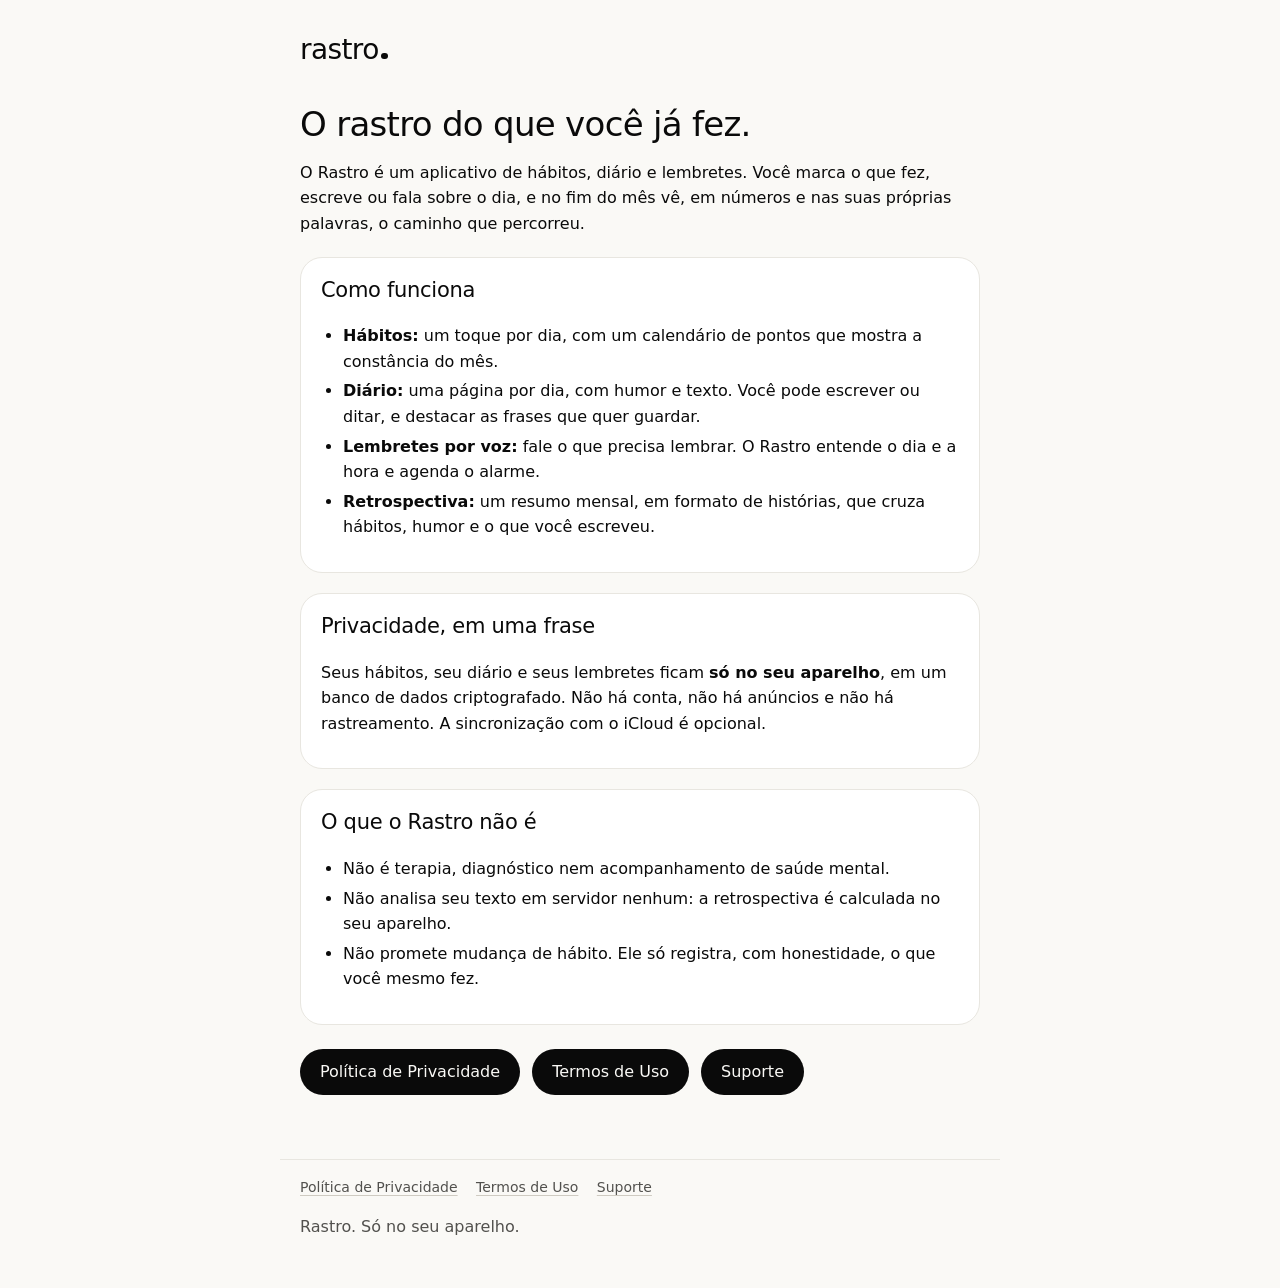
==== index.html @ a9622146 "Páginas iniciais: início, política de privacidade, termos de uso e suporte Site estático do Rastro p" ====
<!doctype html>
<html lang="pt-BR">
<head>
  <meta charset="utf-8">
  <meta name="viewport" content="width=device-width, initial-scale=1">
  <title>Rastro — hábitos, diário e lembretes, só no seu aparelho</title>
  <meta name="description" content="O Rastro junta hábitos, um diário de uma página por dia e lembretes por voz. Tudo fica no seu aparelho.">
  <link rel="stylesheet" href="style.css">
</head>
<body>
  <header>
    <a class="marca" href="index.html">rastro</a>
  </header>

  <main>
    <h1>O rastro do que você já fez.</h1>
    <p>O Rastro é um aplicativo de hábitos, diário e lembretes. Você marca o que fez, escreve ou fala sobre o dia, e no fim do mês vê, em números e nas suas próprias palavras, o caminho que percorreu.</p>

    <div class="bloco">
      <h2>Como funciona</h2>
      <ul>
        <li><strong>Hábitos:</strong> um toque por dia, com um calendário de pontos que mostra a constância do mês.</li>
        <li><strong>Diário:</strong> uma página por dia, com humor e texto. Você pode escrever ou ditar, e destacar as frases que quer guardar.</li>
        <li><strong>Lembretes por voz:</strong> fale o que precisa lembrar. O Rastro entende o dia e a hora e agenda o alarme.</li>
        <li><strong>Retrospectiva:</strong> um resumo mensal, em formato de histórias, que cruza hábitos, humor e o que você escreveu.</li>
      </ul>
    </div>

    <div class="bloco">
      <h2>Privacidade, em uma frase</h2>
      <p>Seus hábitos, seu diário e seus lembretes ficam <strong>só no seu aparelho</strong>, em um banco de dados criptografado. Não há conta, não há anúncios e não há rastreamento. A sincronização com o iCloud é opcional.</p>
    </div>

    <div class="bloco">
      <h2>O que o Rastro não é</h2>
      <ul>
        <li>Não é terapia, diagnóstico nem acompanhamento de saúde mental.</li>
        <li>Não analisa seu texto em servidor nenhum: a retrospectiva é calculada no seu aparelho.</li>
        <li>Não promete mudança de hábito. Ele só registra, com honestidade, o que você mesmo fez.</li>
      </ul>
    </div>

    <nav class="links" aria-label="Documentos">
      <a href="privacidade.html">Política de Privacidade</a>
      <a href="termos.html">Termos de Uso</a>
      <a href="suporte.html">Suporte</a>
    </nav>
  </main>

  <footer>
    <a href="privacidade.html">Política de Privacidade</a>
    <a href="termos.html">Termos de Uso</a>
    <a href="suporte.html">Suporte</a>
    <p>Rastro. Só no seu aparelho.</p>
  </footer>
</body>
</html>
---- style.css ----
/* Rastro — estilo comum. Cores do design system do app (Quiet Craft: papel quente + preto). */
:root {
  --bg: #faf9f6;
  --surface: #ffffff;
  --fill: #f2f1ed;
  --line: #e8e6e0;
  --control: #cfcbc2;
  --ink: #0a0a0a;
  --ink2: #52514e;
  --on-ink: #faf9f6;
}

@media (prefers-color-scheme: dark) {
  :root {
    --bg: #0a0a0a;
    --surface: #121212;
    --fill: #1a1a1a;
    --line: #222222;
    --control: #3a3a3a;
    --ink: #f5f5f2;
    --ink2: #a3a29e;
    --on-ink: #0a0a0a;
  }
}

* { box-sizing: border-box; }

body {
  margin: 0;
  background: var(--bg);
  color: var(--ink);
  font-family: "Geist", system-ui, -apple-system, "Segoe UI", Roboto, sans-serif;
  line-height: 1.6;
}

header, main, footer {
  max-width: 720px;
  margin: 0 auto;
  padding-left: 20px;
  padding-right: 20px;
}

header { padding-top: 28px; padding-bottom: 8px; }

.marca {
  color: var(--ink);
  font-size: 28px;
  font-weight: 500;
  letter-spacing: -0.6px;
  text-decoration: none;
}
.marca::after {
  content: "";
  display: inline-block;
  width: 0.22em;
  height: 0.22em;
  margin-left: 0.1em;
  border-radius: 50%;
  background: currentColor;
}

main { padding-top: 24px; padding-bottom: 40px; }

h1 { font-size: 34px; line-height: 1.15; letter-spacing: -0.7px; font-weight: 500; margin: 0 0 8px; }
h2 { font-size: 21px; letter-spacing: -0.3px; font-weight: 500; margin: 32px 0 8px; }
p, li { font-size: 16px; }
ul { padding-left: 22px; }
li { margin: 4px 0; }
code { font-family: "Geist Mono", ui-monospace, Menlo, monospace; font-size: 0.92em; }

.apoio { color: var(--ink2); font-size: 14px; }

.bloco {
  background: var(--surface);
  border: 1px solid var(--line);
  border-radius: 22px;
  padding: 16px 20px;
  margin: 20px 0;
}
.bloco h2:first-child { margin-top: 0; }

.aviso {
  border: 1px solid var(--control);
  background: var(--fill);
  border-radius: 14px;
  padding: 12px 16px;
  margin: 20px 0;
}

a { color: var(--ink); text-decoration-color: var(--control); text-underline-offset: 3px; }
a:hover { text-decoration-color: var(--ink); }

nav.links { display: flex; flex-wrap: wrap; gap: 12px; margin: 24px 0; }
nav.links a {
  background: var(--ink);
  color: var(--on-ink);
  border-radius: 999px;
  padding: 10px 20px;
  min-height: 44px;
  text-decoration: none;
  font-weight: 500;
}

details { border-top: 1px solid var(--line); padding: 10px 0; }
details:last-of-type { border-bottom: 1px solid var(--line); }
summary { cursor: pointer; font-weight: 500; min-height: 32px; }
details p { margin: 8px 0 4px; color: var(--ink2); }

footer {
  border-top: 1px solid var(--line);
  padding-top: 16px;
  padding-bottom: 32px;
  color: var(--ink2);
  font-size: 14px;
}
footer a { color: var(--ink2); margin-right: 14px; }
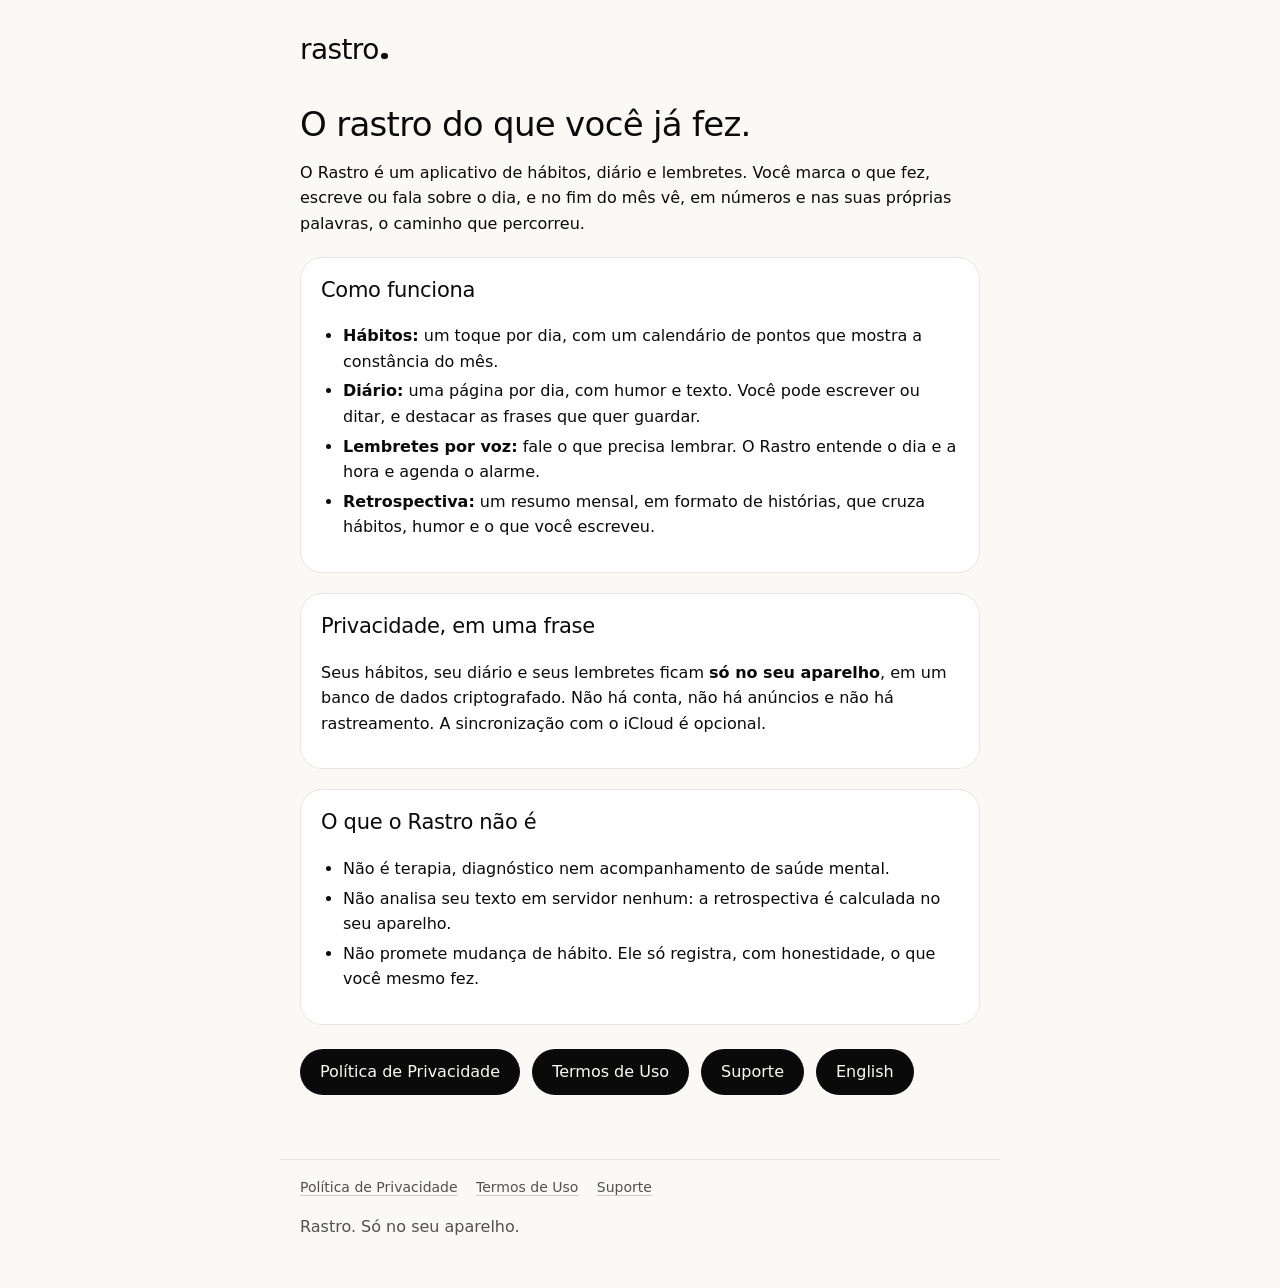
==== commit 19065764: "feat: versão em inglês (privacy, terms, support, index) Tradução em en/, com links entre os idiomas " ====
--- a/index.html
+++ b/index.html
@@ -44,6 +44,7 @@
       <a href="privacidade.html">Política de Privacidade</a>
       <a href="termos.html">Termos de Uso</a>
       <a href="suporte.html">Suporte</a>
+      <a href="en/index.html" hreflang="en">English</a>
     </nav>
   </main>
 
